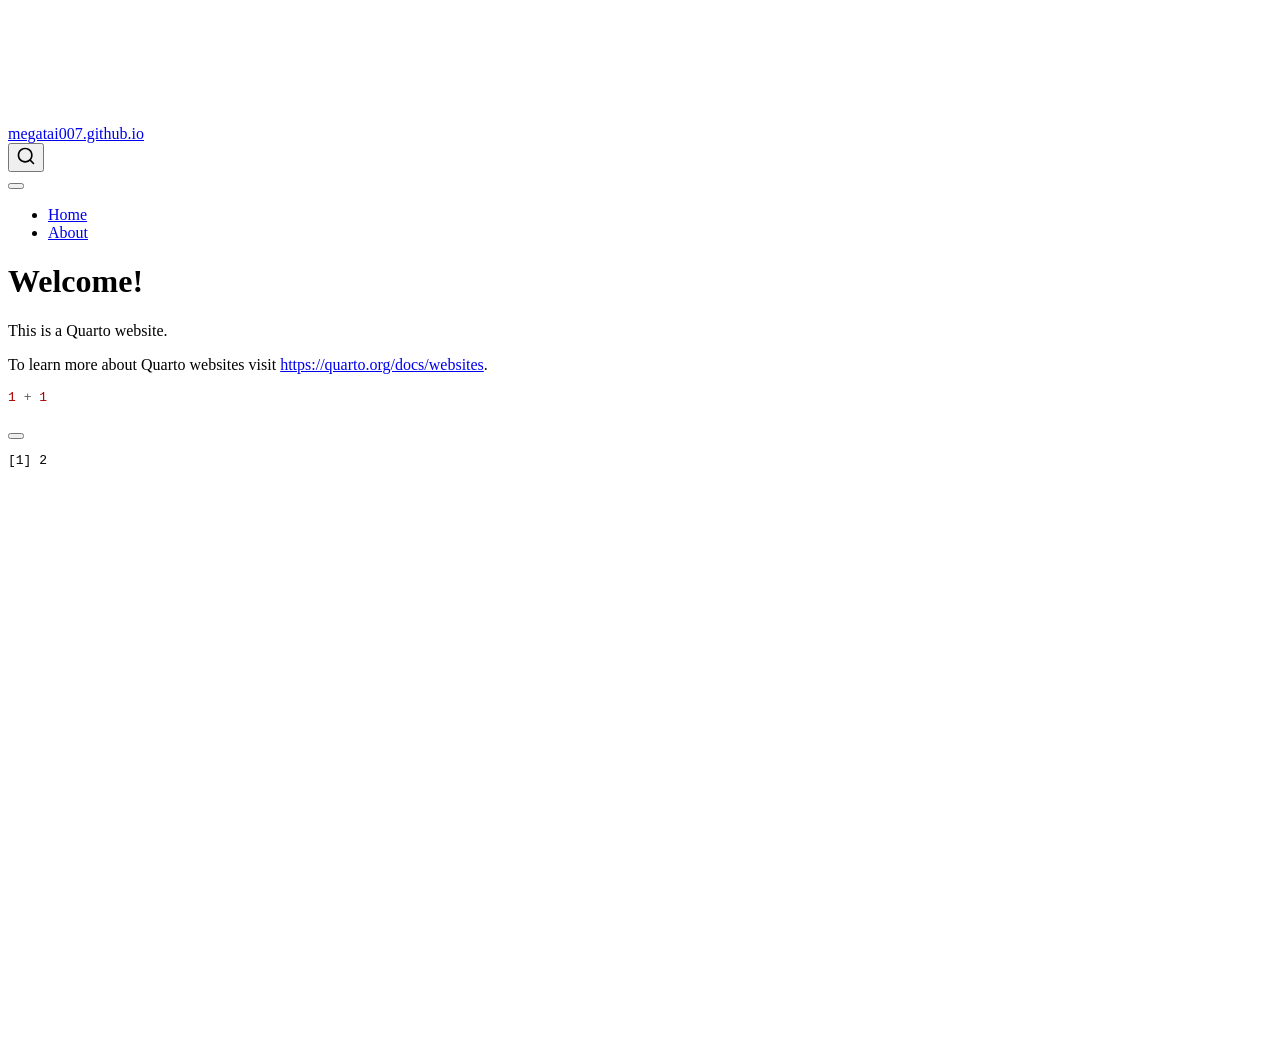
==== docs/index.html @ 59ee80e3 "Initial commit" ====
<!DOCTYPE html>
<html xmlns="http://www.w3.org/1999/xhtml" lang="en" xml:lang="en"><head>

<meta charset="utf-8">
<meta name="generator" content="quarto-1.10.18">

<meta name="viewport" content="width=device-width, initial-scale=1.0, user-scalable=yes">


<title>Welcome! – megatai007.github.io</title>
<style>
/* Default styles provided by pandoc.
** See https://pandoc.org/MANUAL.html#variables-for-html for config info.
*/
span.smallcaps{font-variant: small-caps;}
div.columns{display: flex; gap: 1.5em;}
div.column{flex: auto;}
@media screen {
div.columns{gap: min(4vw, 1.5em);}
div.column{overflow-x: auto;}
}
div.hanging-indent{margin-left: 1.5em; text-indent: -1.5em;}
ul.task-list{list-style: none;}
ul.task-list li input[type="checkbox"] {
  width: 0.8em;
  margin: 0 0.8em 0.2em -1em; /* quarto-specific, see https://github.com/quarto-dev/quarto-cli/issues/4556 */ 
  vertical-align: middle;
}
/* CSS for syntax highlighting */
html { -webkit-text-size-adjust: 100%; }
pre > code.sourceCode { white-space: pre; position: relative; }
pre > code.sourceCode > span { display: inline-block; line-height: 1.25; }
pre > code.sourceCode > span:empty { height: 1.2em; }
.sourceCode { overflow: visible; }
code.sourceCode > span { color: inherit; text-decoration: inherit; }
div.sourceCode { margin: 1em 0; }
pre.sourceCode { margin: 0; }
@media screen {
div.sourceCode { overflow: auto; }
}
@media print {
pre > code.sourceCode { white-space: pre-wrap; }
pre > code.sourceCode > span { text-indent: -5em; padding-left: 5em; }
}
pre.numberSource code
  { counter-reset: source-line 0; }
pre.numberSource code > span
  { position: relative; left: -4em; counter-increment: source-line; }
pre.numberSource code > span > a:first-child::before
  { content: counter(source-line);
    position: relative; left: -1em; text-align: right; vertical-align: baseline;
    border: none; display: inline-block;
    -webkit-touch-callout: none; -webkit-user-select: none;
    -khtml-user-select: none; -moz-user-select: none;
    -ms-user-select: none; user-select: none;
    padding: 0 4px; width: 4em;
  }
pre.numberSource { margin-left: 3em;  padding-left: 4px; }
div.sourceCode
  {   }
@media screen {
pre > code.sourceCode > span > a:first-child::before { text-decoration: underline; }
}
</style>


<script src="site_libs/quarto-nav/quarto-nav.js"></script>
<script src="site_libs/quarto-nav/headroom.min.js"></script>
<script src="site_libs/clipboard/clipboard.min.js"></script>
<script src="site_libs/quarto-search/autocomplete.umd.js"></script>
<script src="site_libs/quarto-search/fuse.min.js"></script>
<script src="site_libs/quarto-search/quarto-search.js"></script>
<meta name="quarto:offset" content="./">
<script src="site_libs/quarto-html/quarto.js" type="module"></script>
<script src="site_libs/quarto-html/tabsets/tabsets.js" type="module"></script>
<script src="site_libs/quarto-html/popper.min.js"></script>
<script src="site_libs/quarto-html/tippy.umd.min.js"></script>
<script src="site_libs/quarto-html/anchor.min.js"></script>
<link href="site_libs/quarto-html/tippy.css" rel="stylesheet">
<link href="site_libs/quarto-html/quarto-syntax-highlighting-64a204ab8560d761af7679ceaba22944.css" rel="stylesheet" id="quarto-text-highlighting-styles">
<script src="site_libs/bootstrap/bootstrap.min.js"></script>
<link href="site_libs/bootstrap/bootstrap-icons.css" rel="stylesheet">
<link href="site_libs/bootstrap/bootstrap-445b8638c3d06994fee0907d791121c4.min.css" rel="stylesheet" append-hash="true" id="quarto-bootstrap" data-mode="light">
<script id="quarto-search-options" type="application/json">{
  "location": "navbar",
  "copy-button": false,
  "collapse-after": 3,
  "panel-placement": "end",
  "type": "overlay",
  "limit": 50,
  "keyboard-shortcut": [
    "f",
    "/",
    "s"
  ],
  "show-item-context": false,
  "language": {
    "search-no-results-text": "No results",
    "search-matching-documents-text": "matching documents",
    "search-copy-link-title": "Copy link to search",
    "search-hide-matches-text": "Hide additional matches",
    "search-more-match-text": "more match in this document",
    "search-more-matches-text": "more matches in this document",
    "search-clear-button-title": "Clear",
    "search-text-placeholder": "",
    "search-detached-cancel-button-title": "Cancel",
    "search-submit-button-title": "Submit",
    "search-label": "Search"
  }
}</script>


<link rel="stylesheet" href="styles.css">
</head>

<body class="nav-fixed quarto-light">

<div id="quarto-search-results"></div>
  <header id="quarto-header" class="headroom fixed-top">
    <nav class="navbar navbar-expand-lg " data-bs-theme="dark">
      <div class="navbar-container container-fluid">
      <div class="navbar-brand-container mx-auto">
    <a class="navbar-brand" href="./index.html">
    <span class="navbar-title">megatai007.github.io</span>
    </a>
  </div>
            <div id="quarto-search" class="" title="Search"></div>
          <button class="navbar-toggler" type="button" data-bs-toggle="collapse" data-bs-target="#navbarCollapse" aria-controls="navbarCollapse" role="menu" aria-expanded="false" aria-label="Toggle navigation" onclick="if (window.quartoToggleHeadroom) { window.quartoToggleHeadroom(); }">
  <span class="navbar-toggler-icon"></span>
</button>
          <div class="collapse navbar-collapse" id="navbarCollapse">
            <ul class="navbar-nav navbar-nav-scroll me-auto">
  <li class="nav-item">
    <a class="nav-link active" href="./index.html" aria-current="page"> 
<span class="menu-text">Home</span></a>
  </li>  
  <li class="nav-item">
    <a class="nav-link" href="./about.html"> 
<span class="menu-text">About</span></a>
  </li>  
</ul>
          </div> <!-- /navcollapse -->
            <div class="quarto-navbar-tools">
</div>
      </div> <!-- /container-fluid -->
    </nav>
</header>
<!-- content -->
<div id="quarto-content" class="quarto-container page-columns page-rows-contents page-layout-article page-navbar">
<!-- sidebar -->
<!-- margin-sidebar -->
    <div id="quarto-margin-sidebar" class="sidebar margin-sidebar zindex-bottom">
        
    </div>
<!-- main -->
<main class="content" id="quarto-document-content">

<header id="title-block-header" class="quarto-title-block default">
<div class="quarto-title">
<h1 class="title">Welcome!</h1>
</div>



<div class="quarto-title-meta">

    
  
    
  </div>
  


</header>


<p>This is a Quarto website.</p>
<p>To learn more about Quarto websites visit <a href="https://quarto.org/docs/websites" class="uri">https://quarto.org/docs/websites</a>.</p>
<div class="cell">
<div class="code-copy-outer-scaffold"><div class="sourceCode cell-code" id="cb1"><pre class="sourceCode r code-with-copy"><code class="sourceCode r"><span id="cb1-1"><a href="#cb1-1" aria-hidden="true" tabindex="-1"></a><span class="dv">1</span> <span class="sc">+</span> <span class="dv">1</span></span></code></pre></div><button title="Copy to Clipboard" class="code-copy-button"><i class="bi"></i></button></div>
<div class="cell-output cell-output-stdout">
<pre><code>[1] 2</code></pre>
</div>
</div>



</main> <!-- /main -->
<script id="quarto-html-after-body" type="application/javascript">
  window.document.addEventListener("DOMContentLoaded", function (event) {
    const icon = "";
    const anchorJS = new window.AnchorJS();
    anchorJS.options = {
      placement: 'right',
      icon: icon
    };
    anchorJS.add('.anchored');
    const isCodeAnnotation = (el) => {
      for (const clz of el.classList) {
        if (clz.startsWith('code-annotation-')) {                     
          return true;
        }
      }
      return false;
    }
    const onCopySuccess = function(e) {
      // button target
      const button = e.trigger;
      // don't keep focus
      button.blur();
      // flash "checked"
      button.classList.add('code-copy-button-checked');
      var currentTitle = button.getAttribute("title");
      button.setAttribute("title", "Copied!");
      let tooltip;
      if (window.bootstrap) {
        button.setAttribute("data-bs-toggle", "tooltip");
        button.setAttribute("data-bs-placement", "left");
        button.setAttribute("data-bs-title", "Copied!");
        tooltip = new bootstrap.Tooltip(button, 
          { trigger: "manual", 
            customClass: "code-copy-button-tooltip",
            offset: [0, -8]});
        tooltip.show();    
      }
      setTimeout(function() {
        if (tooltip) {
          tooltip.hide();
          button.removeAttribute("data-bs-title");
          button.removeAttribute("data-bs-toggle");
          button.removeAttribute("data-bs-placement");
        }
        button.setAttribute("title", currentTitle);
        button.classList.remove('code-copy-button-checked');
      }, 1000);
      // clear code selection
      e.clearSelection();
    }
    const getTextToCopy = function(trigger) {
      const outerScaffold = trigger.parentElement.cloneNode(true);
      const codeEl = outerScaffold.querySelector('code');
      for (const childEl of codeEl.children) {
        if (isCodeAnnotation(childEl)) {
          childEl.remove();
        }
      }
      return codeEl.innerText;
    }
    const clipboard = new window.ClipboardJS('.code-copy-button:not([data-in-quarto-modal])', {
      text: getTextToCopy
    });
    clipboard.on('success', onCopySuccess);
    if (window.document.getElementById('quarto-embedded-source-code-modal')) {
      const clipboardModal = new window.ClipboardJS('.code-copy-button[data-in-quarto-modal]', {
        text: getTextToCopy,
        container: window.document.getElementById('quarto-embedded-source-code-modal')
      });
      clipboardModal.on('success', onCopySuccess);
    }
      var localhostRegex = new RegExp(/^(?:http|https):\/\/localhost\:?[0-9]*\//);
      var mailtoRegex = new RegExp(/^mailto:/);
        var filterRegex = new RegExp('/' + window.location.host + '/');
      var isInternal = (href) => {
          return filterRegex.test(href) || localhostRegex.test(href) || mailtoRegex.test(href);
      }
      // Inspect non-navigation links and adorn them if external
     var links = window.document.querySelectorAll('a[href]:not(.nav-link):not(.navbar-brand):not(.toc-action):not(.sidebar-link):not(.sidebar-item-toggle):not(.pagination-link):not(.no-external):not([aria-hidden]):not(.dropdown-item):not(.quarto-navigation-tool):not(.about-link)');
      for (var i=0; i<links.length; i++) {
        const link = links[i];
        if (!isInternal(link.href)) {
          // undo the damage that might have been done by quarto-nav.js in the case of
          // links that we want to consider external
          if (link.dataset.originalHref !== undefined) {
            link.href = link.dataset.originalHref;
          }
        }
      }
    function tippyHover(el, contentFn, onTriggerFn, onUntriggerFn) {
      const config = {
        allowHTML: true,
        maxWidth: 500,
        delay: 100,
        arrow: false,
        appendTo: function(el) {
            return el.parentElement;
        },
        interactive: true,
        interactiveBorder: 10,
        theme: 'quarto',
        placement: 'bottom-start',
      };
      if (contentFn) {
        config.content = contentFn;
      }
      if (onTriggerFn) {
        config.onTrigger = onTriggerFn;
      }
      if (onUntriggerFn) {
        config.onUntrigger = onUntriggerFn;
      }
      window.tippy(el, config); 
    }
    const noterefs = window.document.querySelectorAll('a[role="doc-noteref"]');
    for (var i=0; i<noterefs.length; i++) {
      const ref = noterefs[i];
      tippyHover(ref, function() {
        // use id or data attribute instead here
        let href = ref.getAttribute('data-footnote-href') || ref.getAttribute('href');
        try { href = new URL(href).hash; } catch {}
        const id = href.replace(/^#\/?/, "");
        const note = window.document.getElementById(id);
        if (note) {
          return note.innerHTML;
        } else {
          return "";
        }
      });
    }
    const xrefs = window.document.querySelectorAll('a.quarto-xref');
    const processXRef = (id, note) => {
      // Strip column container classes
      const stripColumnClz = (el) => {
        el.classList.remove("page-full", "page-columns");
        if (el.children) {
          for (const child of el.children) {
            stripColumnClz(child);
          }
        }
      }
      stripColumnClz(note)
      if (id === null || id.startsWith('sec-')) {
        // Special case sections, only their first couple elements
        const container = document.createElement("div");
        if (note.children && note.children.length > 2) {
          container.appendChild(note.children[0].cloneNode(true));
          for (let i = 1; i < note.children.length; i++) {
            const child = note.children[i];
            if (child.tagName === "P" && child.innerText === "") {
              continue;
            } else {
              container.appendChild(child.cloneNode(true));
              break;
            }
          }
          if (window.Quarto?.typesetMath) {
            window.Quarto.typesetMath(container);
          }
          return container.innerHTML
        } else {
          if (window.Quarto?.typesetMath) {
            window.Quarto.typesetMath(note);
          }
          return note.innerHTML;
        }
      } else {
        // Remove any anchor links if they are present
        const anchorLink = note.querySelector('a.anchorjs-link');
        if (anchorLink) {
          anchorLink.remove();
        }
        if (window.Quarto?.typesetMath) {
          window.Quarto.typesetMath(note);
        }
        if (note.classList.contains("callout")) {
          return note.outerHTML;
        } else {
          return note.innerHTML;
        }
      }
    }
    for (var i=0; i<xrefs.length; i++) {
      const xref = xrefs[i];
      tippyHover(xref, undefined, function(instance) {
        instance.disable();
        let url = xref.getAttribute('href');
        let hash = undefined; 
        if (url.startsWith('#')) {
          hash = url;
        } else {
          try { hash = new URL(url).hash; } catch {}
        }
        if (hash) {
          const id = hash.replace(/^#\/?/, "");
          const note = window.document.getElementById(id);
          if (note !== null) {
            try {
              const html = processXRef(id, note.cloneNode(true));
              instance.setContent(html);
            } finally {
              instance.enable();
              instance.show();
            }
          } else {
            // See if we can fetch this
            fetch(url.split('#')[0])
            .then(res => res.text())
            .then(html => {
              const parser = new DOMParser();
              const htmlDoc = parser.parseFromString(html, "text/html");
              const note = htmlDoc.getElementById(id);
              if (note !== null) {
                const html = processXRef(id, note);
                instance.setContent(html);
              } 
            }).finally(() => {
              instance.enable();
              instance.show();
            });
          }
        } else {
          // See if we can fetch a full url (with no hash to target)
          // This is a special case and we should probably do some content thinning / targeting
          fetch(url)
          .then(res => res.text())
          .then(html => {
            const parser = new DOMParser();
            const htmlDoc = parser.parseFromString(html, "text/html");
            const note = htmlDoc.querySelector('main.content');
            if (note !== null) {
              // This should only happen for chapter cross references
              // (since there is no id in the URL)
              // remove the first header
              if (note.children.length > 0 && note.children[0].tagName === "HEADER") {
                note.children[0].remove();
              }
              const html = processXRef(null, note);
              instance.setContent(html);
            } 
          }).finally(() => {
            instance.enable();
            instance.show();
          });
        }
      }, function(instance) {
      });
    }
        let selectedAnnoteEl;
        const selectorForAnnotation = ( cell, annotation) => {
          let cellAttr = 'data-code-cell="' + cell + '"';
          let lineAttr = 'data-code-annotation="' +  annotation + '"';
          const selector = 'span[' + cellAttr + '][' + lineAttr + ']';
          return selector;
        }
        const selectCodeLines = (annoteEl) => {
          const doc = window.document;
          const targetCell = annoteEl.getAttribute("data-target-cell");
          const targetAnnotation = annoteEl.getAttribute("data-target-annotation");
          const annoteSpan = window.document.querySelector(selectorForAnnotation(targetCell, targetAnnotation));
          const lines = annoteSpan.getAttribute("data-code-lines").split(",");
          const lineIds = lines.map((line) => {
            return targetCell + "-" + line;
          })
          let top = null;
          let height = null;
          let parent = null;
          if (lineIds.length > 0) {
              //compute the position of the single el (top and bottom and make a div)
              const el = window.document.getElementById(lineIds[0]);
              top = el.offsetTop;
              height = el.offsetHeight;
              parent = el.parentElement.parentElement;
            if (lineIds.length > 1) {
              const lastEl = window.document.getElementById(lineIds[lineIds.length - 1]);
              const bottom = lastEl.offsetTop + lastEl.offsetHeight;
              height = bottom - top;
            }
            if (top !== null && height !== null && parent !== null) {
              // cook up a div (if necessary) and position it 
              let div = window.document.getElementById("code-annotation-line-highlight");
              if (div === null) {
                div = window.document.createElement("div");
                div.setAttribute("id", "code-annotation-line-highlight");
                div.style.position = 'absolute';
                parent.appendChild(div);
              }
              div.style.top = top - 2 + "px";
              div.style.height = height + 4 + "px";
              div.style.left = 0;
              let gutterDiv = window.document.getElementById("code-annotation-line-highlight-gutter");
              if (gutterDiv === null) {
                gutterDiv = window.document.createElement("div");
                gutterDiv.setAttribute("id", "code-annotation-line-highlight-gutter");
                gutterDiv.style.position = 'absolute';
                const codeCell = window.document.getElementById(targetCell);
                const gutter = codeCell.querySelector('.code-annotation-gutter');
                gutter.appendChild(gutterDiv);
              }
              gutterDiv.style.top = top - 2 + "px";
              gutterDiv.style.height = height + 4 + "px";
            }
            selectedAnnoteEl = annoteEl;
          }
        };
        const unselectCodeLines = () => {
          const elementsIds = ["code-annotation-line-highlight", "code-annotation-line-highlight-gutter"];
          elementsIds.forEach((elId) => {
            const div = window.document.getElementById(elId);
            if (div) {
              div.remove();
            }
          });
          selectedAnnoteEl = undefined;
        };
          // Handle positioning of the toggle
      window.addEventListener(
        "resize",
        throttle(() => {
          elRect = undefined;
          if (selectedAnnoteEl) {
            selectCodeLines(selectedAnnoteEl);
          }
        }, 10)
      );
      function throttle(fn, ms) {
      let throttle = false;
      let timer;
        return (...args) => {
          if(!throttle) { // first call gets through
              fn.apply(this, args);
              throttle = true;
          } else { // all the others get throttled
              if(timer) clearTimeout(timer); // cancel #2
              timer = setTimeout(() => {
                fn.apply(this, args);
                timer = throttle = false;
              }, ms);
          }
        };
      }
        // Attach click handler to the DT
        const annoteDls = window.document.querySelectorAll('dt[data-target-cell]');
        for (const annoteDlNode of annoteDls) {
          annoteDlNode.addEventListener('click', (event) => {
            const clickedEl = event.target;
            if (clickedEl !== selectedAnnoteEl) {
              unselectCodeLines();
              const activeEl = window.document.querySelector('dt[data-target-cell].code-annotation-active');
              if (activeEl) {
                activeEl.classList.remove('code-annotation-active');
              }
              selectCodeLines(clickedEl);
              clickedEl.classList.add('code-annotation-active');
            } else {
              // Unselect the line
              unselectCodeLines();
              clickedEl.classList.remove('code-annotation-active');
            }
          });
        }
    const findCites = (el) => {
      const parentEl = el.parentElement;
      if (parentEl) {
        const cites = parentEl.dataset.cites;
        if (cites) {
          return {
            el,
            cites: cites.split(' ')
          };
        } else {
          return findCites(el.parentElement)
        }
      } else {
        return undefined;
      }
    };
    var bibliorefs = window.document.querySelectorAll('a[role="doc-biblioref"]');
    for (var i=0; i<bibliorefs.length; i++) {
      const ref = bibliorefs[i];
      const citeInfo = findCites(ref);
      if (citeInfo) {
        tippyHover(citeInfo.el, function() {
          var popup = window.document.createElement('div');
          citeInfo.cites.forEach(function(cite) {
            var citeDiv = window.document.createElement('div');
            citeDiv.classList.add('hanging-indent');
            citeDiv.classList.add('csl-entry');
            var biblioDiv = window.document.getElementById('ref-' + cite);
            if (biblioDiv) {
              citeDiv.innerHTML = biblioDiv.innerHTML;
            }
            popup.appendChild(citeDiv);
          });
          return popup.innerHTML;
        });
      }
    }
  });
  </script>
</div> <!-- /content -->




</body></html>
---- docs/site_libs/quarto-html/tippy.css ----
.tippy-box[data-animation=fade][data-state=hidden]{opacity:0}[data-tippy-root]{max-width:calc(100vw - 10px)}.tippy-box{position:relative;background-color:#333;color:#fff;border-radius:4px;font-size:14px;line-height:1.4;white-space:normal;outline:0;transition-property:transform,visibility,opacity}.tippy-box[data-placement^=top]>.tippy-arrow{bottom:0}.tippy-box[data-placement^=top]>.tippy-arrow:before{bottom:-7px;left:0;border-width:8px 8px 0;border-top-color:initial;transform-origin:center top}.tippy-box[data-placement^=bottom]>.tippy-arrow{top:0}.tippy-box[data-placement^=bottom]>.tippy-arrow:before{top:-7px;left:0;border-width:0 8px 8px;border-bottom-color:initial;transform-origin:center bottom}.tippy-box[data-placement^=left]>.tippy-arrow{right:0}.tippy-box[data-placement^=left]>.tippy-arrow:before{border-width:8px 0 8px 8px;border-left-color:initial;right:-7px;transform-origin:center left}.tippy-box[data-placement^=right]>.tippy-arrow{left:0}.tippy-box[data-placement^=right]>.tippy-arrow:before{left:-7px;border-width:8px 8px 8px 0;border-right-color:initial;transform-origin:center right}.tippy-box[data-inertia][data-state=visible]{transition-timing-function:cubic-bezier(.54,1.5,.38,1.11)}.tippy-arrow{width:16px;height:16px;color:#333}.tippy-arrow:before{content:"";position:absolute;border-color:transparent;border-style:solid}.tippy-content{position:relative;padding:5px 9px;z-index:1}
---- docs/site_libs/quarto-html/quarto-syntax-highlighting-64a204ab8560d761af7679ceaba22944.css ----
/* quarto syntax highlight colors */
:root {
  --quarto-hl-ot-color: #003B4F;
  --quarto-hl-at-color: #657422;
  --quarto-hl-ss-color: #20794D;
  --quarto-hl-an-color: #5E5E5E;
  --quarto-hl-fu-color: #4758AB;
  --quarto-hl-st-color: #20794D;
  --quarto-hl-cf-color: #003B4F;
  --quarto-hl-op-color: #5E5E5E;
  --quarto-hl-er-color: #AD0000;
  --quarto-hl-bn-color: #AD0000;
  --quarto-hl-al-color: #AD0000;
  --quarto-hl-va-color: #111111;
  --quarto-hl-bu-color: inherit;
  --quarto-hl-ex-color: inherit;
  --quarto-hl-pp-color: #AD0000;
  --quarto-hl-in-color: #5E5E5E;
  --quarto-hl-vs-color: #20794D;
  --quarto-hl-wa-color: #5E5E5E;
  --quarto-hl-do-color: #5E5E5E;
  --quarto-hl-im-color: #00769E;
  --quarto-hl-ch-color: #20794D;
  --quarto-hl-dt-color: #AD0000;
  --quarto-hl-fl-color: #AD0000;
  --quarto-hl-co-color: #5E5E5E;
  --quarto-hl-cv-color: #5E5E5E;
  --quarto-hl-cn-color: #8f5902;
  --quarto-hl-sc-color: #5E5E5E;
  --quarto-hl-dv-color: #AD0000;
  --quarto-hl-kw-color: #003B4F;
}

/* other quarto variables */
:root {
  --quarto-font-monospace: SFMono-Regular, Menlo, Monaco, Consolas, "Liberation Mono", "Courier New", monospace;
}

/* syntax highlight based on Pandoc's rules */
pre > code.sourceCode > span {
  color: #003B4F;
}

code.sourceCode > span {
  color: #003B4F;
}

div.sourceCode,
div.sourceCode pre.sourceCode {
  color: #003B4F;
}

/* Normal */
code span {
  color: #003B4F;
}

/* Alert */
code span.al {
  color: #AD0000;
  font-style: inherit;
}

/* Annotation */
code span.an {
  color: #5E5E5E;
  font-style: inherit;
}

/* Attribute */
code span.at {
  color: #657422;
  font-style: inherit;
}

/* BaseN */
code span.bn {
  color: #AD0000;
  font-style: inherit;
}

/* BuiltIn */
code span.bu {
  font-style: inherit;
}

/* ControlFlow */
code span.cf {
  color: #003B4F;
  font-weight: bold;
  font-style: inherit;
}

/* Char */
code span.ch {
  color: #20794D;
  font-style: inherit;
}

/* Constant */
code span.cn {
  color: #8f5902;
  font-style: inherit;
}

/* Comment */
code span.co {
  color: #5E5E5E;
  font-style: inherit;
}

/* CommentVar */
code span.cv {
  color: #5E5E5E;
  font-style: italic;
}

/* Documentation */
code span.do {
  color: #5E5E5E;
  font-style: italic;
}

/* DataType */
code span.dt {
  color: #AD0000;
  font-style: inherit;
}

/* DecVal */
code span.dv {
  color: #AD0000;
  font-style: inherit;
}

/* Error */
code span.er {
  color: #AD0000;
  font-style: inherit;
}

/* Extension */
code span.ex {
  font-style: inherit;
}

/* Float */
code span.fl {
  color: #AD0000;
  font-style: inherit;
}

/* Function */
code span.fu {
  color: #4758AB;
  font-style: inherit;
}

/* Import */
code span.im {
  color: #00769E;
  font-style: inherit;
}

/* Information */
code span.in {
  color: #5E5E5E;
  font-style: inherit;
}

/* Keyword */
code span.kw {
  color: #003B4F;
  font-weight: bold;
  font-style: inherit;
}

/* Operator */
code span.op {
  color: #5E5E5E;
  font-style: inherit;
}

/* Other */
code span.ot {
  color: #003B4F;
  font-style: inherit;
}

/* Preprocessor */
code span.pp {
  color: #AD0000;
  font-style: inherit;
}

/* SpecialChar */
code span.sc {
  color: #5E5E5E;
  font-style: inherit;
}

/* SpecialString */
code span.ss {
  color: #20794D;
  font-style: inherit;
}

/* String */
code span.st {
  color: #20794D;
  font-style: inherit;
}

/* Variable */
code span.va {
  color: #111111;
  font-style: inherit;
}

/* VerbatimString */
code span.vs {
  color: #20794D;
  font-style: inherit;
}

/* Warning */
code span.wa {
  color: #5E5E5E;
  font-style: italic;
}

.prevent-inlining {
  content: "</";
}

/*# sourceMappingURL=9d8d5bb603a83b8298b89080a598c93b.css.map */
---- docs/styles.css ----
/* css styles */
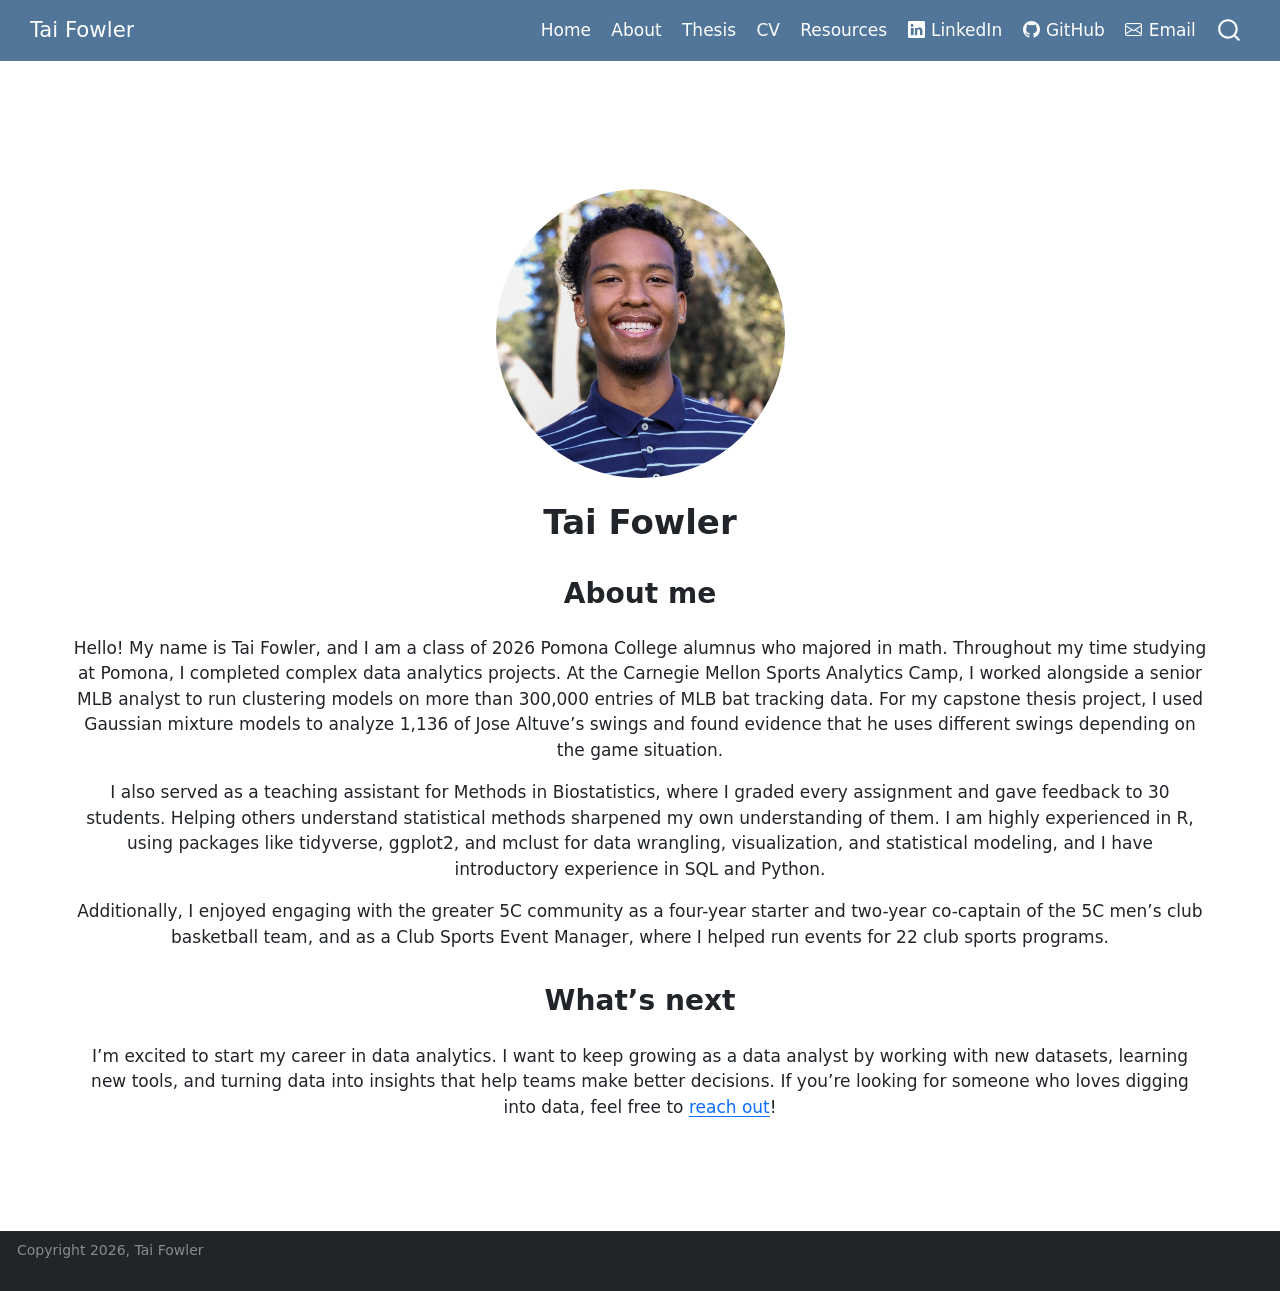
==== commit 1ff66147: "Add thesis page and front-page bio - New Thesis page summarizing the senior thesis, with a link to t" ====
--- a/docs/index.html
+++ b/docs/index.html
@@ -7,7 +7,7 @@
 <meta name="viewport" content="width=device-width, initial-scale=1.0, user-scalable=yes">
 
 
-<title>Welcome! – megatai007.github.io</title>
+<title>Tai Fowler</title>
 <style>
 /* Default styles provided by pandoc.
 ** See https://pandoc.org/MANUAL.html#variables-for-html for config info.
@@ -26,41 +26,6 @@
   margin: 0 0.8em 0.2em -1em; /* quarto-specific, see https://github.com/quarto-dev/quarto-cli/issues/4556 */ 
   vertical-align: middle;
 }
-/* CSS for syntax highlighting */
-html { -webkit-text-size-adjust: 100%; }
-pre > code.sourceCode { white-space: pre; position: relative; }
-pre > code.sourceCode > span { display: inline-block; line-height: 1.25; }
-pre > code.sourceCode > span:empty { height: 1.2em; }
-.sourceCode { overflow: visible; }
-code.sourceCode > span { color: inherit; text-decoration: inherit; }
-div.sourceCode { margin: 1em 0; }
-pre.sourceCode { margin: 0; }
-@media screen {
-div.sourceCode { overflow: auto; }
-}
-@media print {
-pre > code.sourceCode { white-space: pre-wrap; }
-pre > code.sourceCode > span { text-indent: -5em; padding-left: 5em; }
-}
-pre.numberSource code
-  { counter-reset: source-line 0; }
-pre.numberSource code > span
-  { position: relative; left: -4em; counter-increment: source-line; }
-pre.numberSource code > span > a:first-child::before
-  { content: counter(source-line);
-    position: relative; left: -1em; text-align: right; vertical-align: baseline;
-    border: none; display: inline-block;
-    -webkit-touch-callout: none; -webkit-user-select: none;
-    -khtml-user-select: none; -moz-user-select: none;
-    -ms-user-select: none; user-select: none;
-    padding: 0 4px; width: 4em;
-  }
-pre.numberSource { margin-left: 3em;  padding-left: 4px; }
-div.sourceCode
-  {   }
-@media screen {
-pre > code.sourceCode > span > a:first-child::before { text-decoration: underline; }
-}
 </style>
 
 
@@ -75,12 +40,11 @@
 <script src="site_libs/quarto-html/tabsets/tabsets.js" type="module"></script>
 <script src="site_libs/quarto-html/popper.min.js"></script>
 <script src="site_libs/quarto-html/tippy.umd.min.js"></script>
-<script src="site_libs/quarto-html/anchor.min.js"></script>
 <link href="site_libs/quarto-html/tippy.css" rel="stylesheet">
 <link href="site_libs/quarto-html/quarto-syntax-highlighting-64a204ab8560d761af7679ceaba22944.css" rel="stylesheet" id="quarto-text-highlighting-styles">
 <script src="site_libs/bootstrap/bootstrap.min.js"></script>
 <link href="site_libs/bootstrap/bootstrap-icons.css" rel="stylesheet">
-<link href="site_libs/bootstrap/bootstrap-445b8638c3d06994fee0907d791121c4.min.css" rel="stylesheet" append-hash="true" id="quarto-bootstrap" data-mode="light">
+<link href="site_libs/bootstrap/bootstrap-3519fade0efff1388bf565cdf8959a82.min.css" rel="stylesheet" append-hash="true" id="quarto-bootstrap" data-mode="light">
 <script id="quarto-search-options" type="application/json">{
   "location": "navbar",
   "copy-button": false,
@@ -121,7 +85,7 @@
       <div class="navbar-container container-fluid">
       <div class="navbar-brand-container mx-auto">
     <a class="navbar-brand" href="./index.html">
-    <span class="navbar-title">megatai007.github.io</span>
+    <span class="navbar-title">Tai Fowler</span>
     </a>
   </div>
             <div id="quarto-search" class="" title="Search"></div>
@@ -129,7 +93,7 @@
   <span class="navbar-toggler-icon"></span>
 </button>
           <div class="collapse navbar-collapse" id="navbarCollapse">
-            <ul class="navbar-nav navbar-nav-scroll me-auto">
+            <ul class="navbar-nav navbar-nav-scroll ms-auto">
   <li class="nav-item">
     <a class="nav-link active" href="./index.html" aria-current="page"> 
 <span class="menu-text">Home</span></a>
@@ -137,6 +101,33 @@
   <li class="nav-item">
     <a class="nav-link" href="./about.html"> 
 <span class="menu-text">About</span></a>
+  </li>  
+  <li class="nav-item">
+    <a class="nav-link" href="./thesis.html"> 
+<span class="menu-text">Thesis</span></a>
+  </li>  
+  <li class="nav-item">
+    <a class="nav-link" href="./media/master_resume.pdf"> 
+<span class="menu-text">CV</span></a>
+  </li>  
+  <li class="nav-item">
+    <a class="nav-link" href="./resources.html"> 
+<span class="menu-text">Resources</span></a>
+  </li>  
+  <li class="nav-item">
+    <a class="nav-link" href="./www.linkedin.com/in/tai-fowler" target="_blank"> <i class="bi bi-linkedin" role="img">
+</i> 
+<span class="menu-text">LinkedIn</span></a>
+  </li>  
+  <li class="nav-item">
+    <a class="nav-link" href="https://github.com/megatai007" target="_blank"> <i class="bi bi-github" role="img">
+</i> 
+<span class="menu-text">GitHub</span></a>
+  </li>  
+  <li class="nav-item">
+    <a class="nav-link" href="mailto:tai.c.fowler@gmail.com"> <i class="bi bi-envelope" role="img">
+</i> 
+<span class="menu-text">Email</span></a>
   </li>  
 </ul>
           </div> <!-- /navcollapse -->
@@ -146,55 +137,38 @@
     </nav>
 </header>
 <!-- content -->
-<div id="quarto-content" class="quarto-container page-columns page-rows-contents page-layout-article page-navbar">
+<div id="quarto-content" class="quarto-container page-columns page-rows-contents page-layout-full page-navbar">
 <!-- sidebar -->
 <!-- margin-sidebar -->
-    <div id="quarto-margin-sidebar" class="sidebar margin-sidebar zindex-bottom">
-        
-    </div>
+    
 <!-- main -->
-<main class="content" id="quarto-document-content">
-
-<header id="title-block-header" class="quarto-title-block default">
+<div class="quarto-about-jolla column-page">
+  <img src="media/2026_fowler_tai.jpeg" class="about-image
+  round " style="height: 17em; width: 17em;">
+ <header id="title-block-header" class="quarto-title-block default">
 <div class="quarto-title">
-<h1 class="title">Welcome!</h1>
+<h1 class="title">Tai Fowler</h1>
 </div>
-
-
-
-<div class="quarto-title-meta">
-
-    
-  
-    
+<div class="quarto-title-meta column-page">
   </div>
-  
-
-
-</header>
-
-
-<p>This is a Quarto website.</p>
-<p>To learn more about Quarto websites visit <a href="https://quarto.org/docs/websites" class="uri">https://quarto.org/docs/websites</a>.</p>
-<div class="cell">
-<div class="code-copy-outer-scaffold"><div class="sourceCode cell-code" id="cb1"><pre class="sourceCode r code-with-copy"><code class="sourceCode r"><span id="cb1-1"><a href="#cb1-1" aria-hidden="true" tabindex="-1"></a><span class="dv">1</span> <span class="sc">+</span> <span class="dv">1</span></span></code></pre></div><button title="Copy to Clipboard" class="code-copy-button"><i class="bi"></i></button></div>
-<div class="cell-output cell-output-stdout">
-<pre><code>[1] 2</code></pre>
+</header><main class="content column-page" id="quarto-document-content">
+<section id="about-me" class="level2">
+<h2 data-anchor-id="about-me">About me</h2>
+<p>Hello! My name is Tai Fowler, and I am a class of 2026 Pomona College alumnus who majored in math. Throughout my time studying at Pomona, I completed complex data analytics projects. At the Carnegie Mellon Sports Analytics Camp, I worked alongside a senior MLB analyst to run clustering models on more than 300,000 entries of MLB bat tracking data. For my capstone thesis project, I used Gaussian mixture models to analyze 1,136 of Jose Altuve’s swings and found evidence that he uses different swings depending on the game situation.</p>
+<p>I also served as a teaching assistant for Methods in Biostatistics, where I graded every assignment and gave feedback to 30 students. Helping others understand statistical methods sharpened my own understanding of them. I am highly experienced in R, using packages like tidyverse, ggplot2, and mclust for data wrangling, visualization, and statistical modeling, and I have introductory experience in SQL and Python.</p>
+<p>Additionally, I enjoyed engaging with the greater 5C community as a four-year starter and two-year co-captain of the 5C men’s club basketball team, and as a Club Sports Event Manager, where I helped run events for 22 club sports programs.</p>
+</section>
+<section id="whats-next" class="level2">
+<h2 data-anchor-id="whats-next">What’s next</h2>
+<p>I’m excited to start my career in data analytics. I want to keep growing as a data analyst by working with new datasets, learning new tools, and turning data into insights that help teams make better decisions. If you’re looking for someone who loves digging into data, feel free to <a href="mailto:tai.c.fowler@gmail.com">reach out</a>!</p>
+
+
+</section>
+</main>  
 </div>
-</div>
-
-
-
-</main> <!-- /main -->
+ <!-- /main -->
 <script id="quarto-html-after-body" type="application/javascript">
   window.document.addEventListener("DOMContentLoaded", function (event) {
-    const icon = "";
-    const anchorJS = new window.AnchorJS();
-    anchorJS.options = {
-      placement: 'right',
-      icon: icon
-    };
-    anchorJS.add('.anchored');
     const isCodeAnnotation = (el) => {
       for (const clz of el.classList) {
         if (clz.startsWith('code-annotation-')) {                     
@@ -587,6 +561,19 @@
   });
   </script>
 </div> <!-- /content -->
+<footer class="footer">
+  <div class="nav-footer">
+    <div class="nav-footer-left">
+<p>Copyright 2026, Tai Fowler</p>
+</div>   
+    <div class="nav-footer-center">
+      &nbsp;
+    </div>
+    <div class="nav-footer-right">
+      &nbsp;
+    </div>
+  </div>
+</footer>
 
 
 
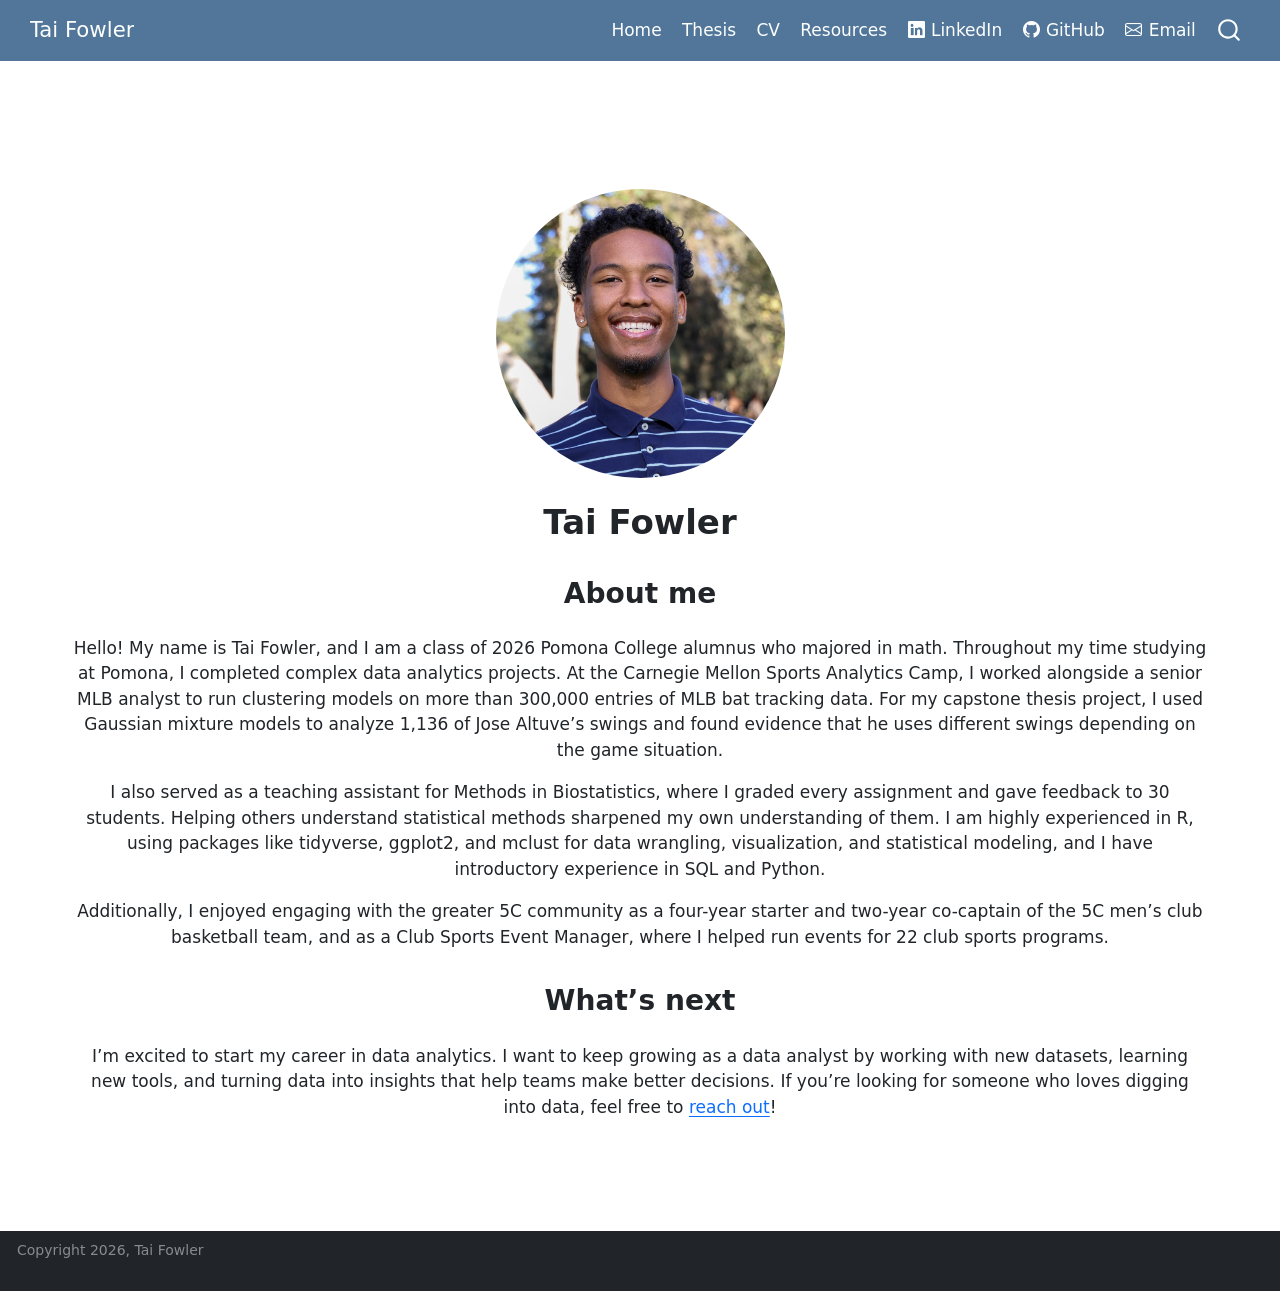
==== commit 648a7383: "Remove About page and fix LinkedIn link - Remove the placeholder About page and its navbar link - Ad" ====
--- a/docs/index.html
+++ b/docs/index.html
@@ -99,10 +99,6 @@
 <span class="menu-text">Home</span></a>
   </li>  
   <li class="nav-item">
-    <a class="nav-link" href="./about.html"> 
-<span class="menu-text">About</span></a>
-  </li>  
-  <li class="nav-item">
     <a class="nav-link" href="./thesis.html"> 
 <span class="menu-text">Thesis</span></a>
   </li>  
@@ -115,7 +111,7 @@
 <span class="menu-text">Resources</span></a>
   </li>  
   <li class="nav-item">
-    <a class="nav-link" href="./www.linkedin.com/in/tai-fowler" target="_blank"> <i class="bi bi-linkedin" role="img">
+    <a class="nav-link" href="https://www.linkedin.com/in/tai-fowler" target="_blank"> <i class="bi bi-linkedin" role="img">
 </i> 
 <span class="menu-text">LinkedIn</span></a>
   </li>  
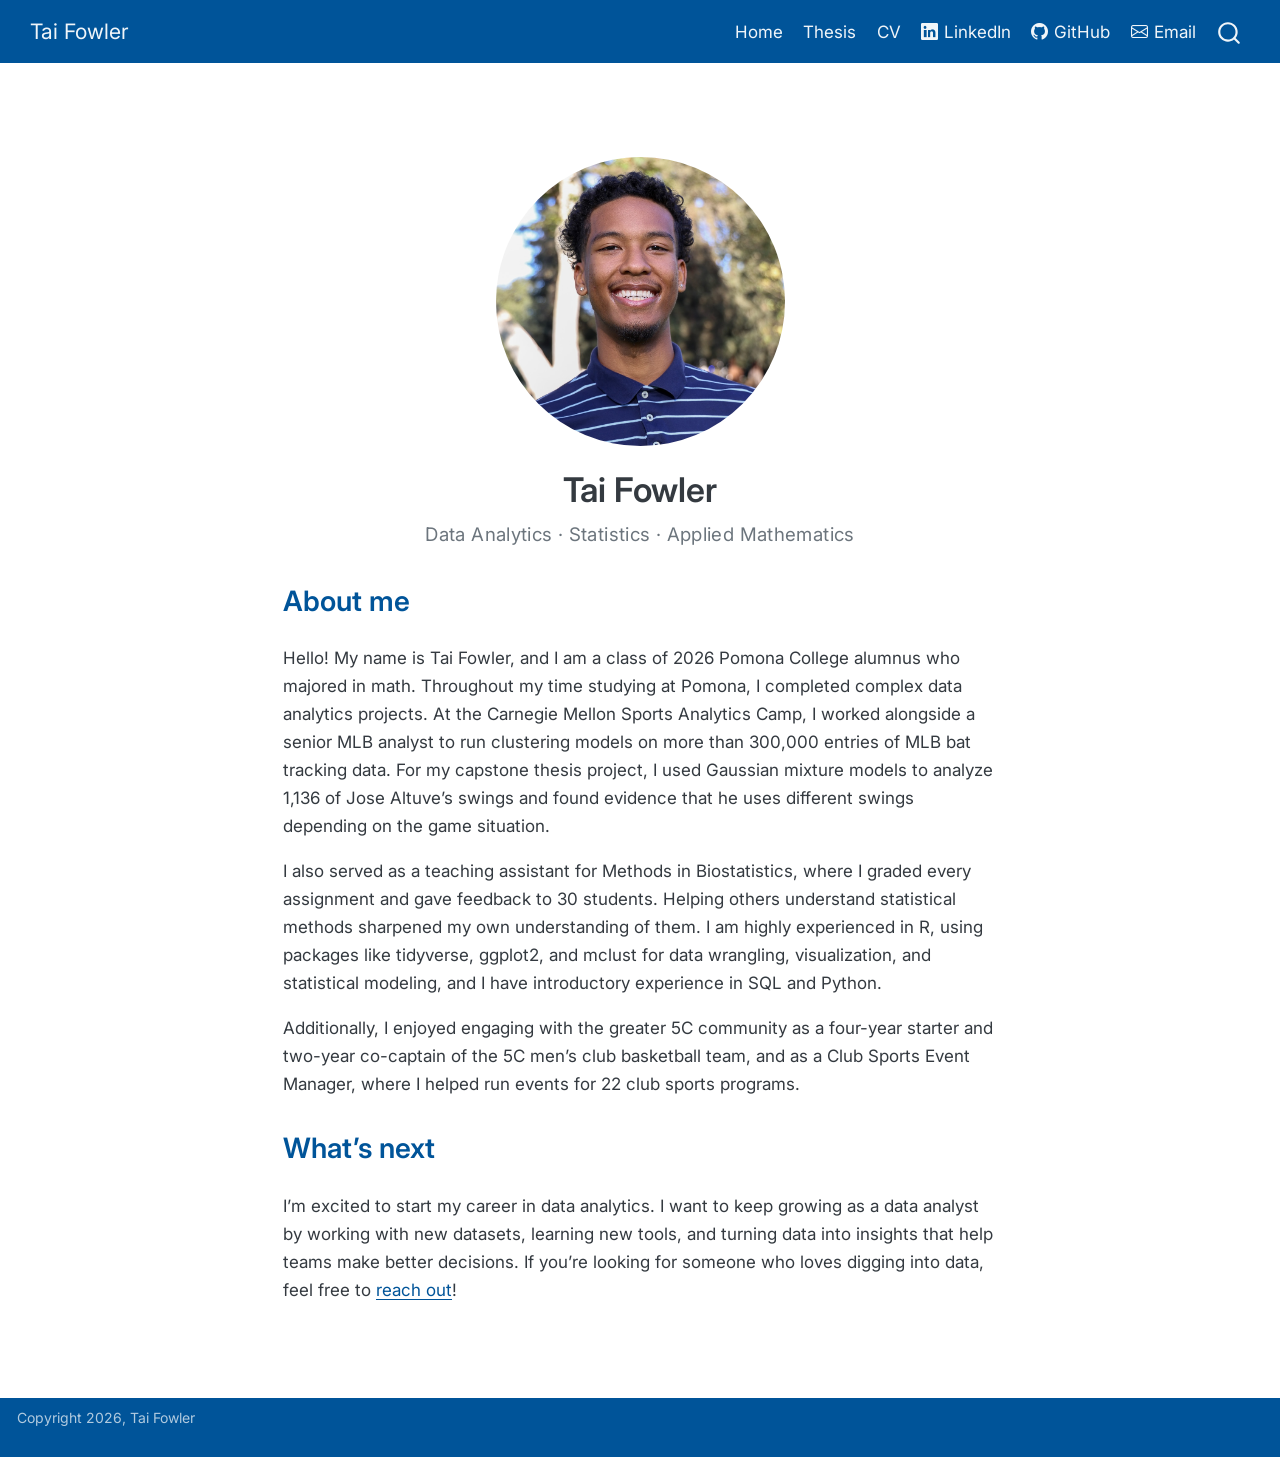
==== commit e9812903: "Restyle site with Pomona Blue theme and rename CV - Fix the theme setting and use Cosmo with Pomona " ====
--- a/docs/index.html
+++ b/docs/index.html
@@ -44,7 +44,7 @@
 <link href="site_libs/quarto-html/quarto-syntax-highlighting-64a204ab8560d761af7679ceaba22944.css" rel="stylesheet" id="quarto-text-highlighting-styles">
 <script src="site_libs/bootstrap/bootstrap.min.js"></script>
 <link href="site_libs/bootstrap/bootstrap-icons.css" rel="stylesheet">
-<link href="site_libs/bootstrap/bootstrap-3519fade0efff1388bf565cdf8959a82.min.css" rel="stylesheet" append-hash="true" id="quarto-bootstrap" data-mode="light">
+<link href="site_libs/bootstrap/bootstrap-8961a0579809fd8ad9b7ec79cf884744.min.css" rel="stylesheet" append-hash="true" id="quarto-bootstrap" data-mode="light">
 <script id="quarto-search-options" type="application/json">{
   "location": "navbar",
   "copy-button": false,
@@ -77,7 +77,7 @@
 <link rel="stylesheet" href="styles.css">
 </head>
 
-<body class="nav-fixed quarto-light">
+<body class="nav-fixed fullcontent quarto-light">
 
 <div id="quarto-search-results"></div>
   <header id="quarto-header" class="headroom fixed-top">
@@ -103,12 +103,8 @@
 <span class="menu-text">Thesis</span></a>
   </li>  
   <li class="nav-item">
-    <a class="nav-link" href="./media/master_resume.pdf"> 
+    <a class="nav-link" href="./media/tai_fowler_cv.pdf"> 
 <span class="menu-text">CV</span></a>
-  </li>  
-  <li class="nav-item">
-    <a class="nav-link" href="./resources.html"> 
-<span class="menu-text">Resources</span></a>
   </li>  
   <li class="nav-item">
     <a class="nav-link" href="https://www.linkedin.com/in/tai-fowler" target="_blank"> <i class="bi bi-linkedin" role="img">
@@ -133,21 +129,24 @@
     </nav>
 </header>
 <!-- content -->
-<div id="quarto-content" class="quarto-container page-columns page-rows-contents page-layout-full page-navbar">
+<div id="quarto-content" class="quarto-container page-columns page-rows-contents page-layout-article page-navbar">
 <!-- sidebar -->
 <!-- margin-sidebar -->
     
 <!-- main -->
-<div class="quarto-about-jolla column-page">
+<div class="quarto-about-jolla">
   <img src="media/2026_fowler_tai.jpeg" class="about-image
   round " style="height: 17em; width: 17em;">
  <header id="title-block-header" class="quarto-title-block default">
 <div class="quarto-title">
 <h1 class="title">Tai Fowler</h1>
 </div>
-<div class="quarto-title-meta column-page">
+<div class="quarto-title-meta">
   </div>
-</header><main class="content column-page" id="quarto-document-content">
+</header><main class="content" id="quarto-document-content">
+<div class="tagline">
+<p>Data Analytics · Statistics · Applied Mathematics</p>
+</div>
 <section id="about-me" class="level2">
 <h2 data-anchor-id="about-me">About me</h2>
 <p>Hello! My name is Tai Fowler, and I am a class of 2026 Pomona College alumnus who majored in math. Throughout my time studying at Pomona, I completed complex data analytics projects. At the Carnegie Mellon Sports Analytics Camp, I worked alongside a senior MLB analyst to run clustering models on more than 300,000 entries of MLB bat tracking data. For my capstone thesis project, I used Gaussian mixture models to analyze 1,136 of Jose Altuve’s swings and found evidence that he uses different swings depending on the game situation.</p>
